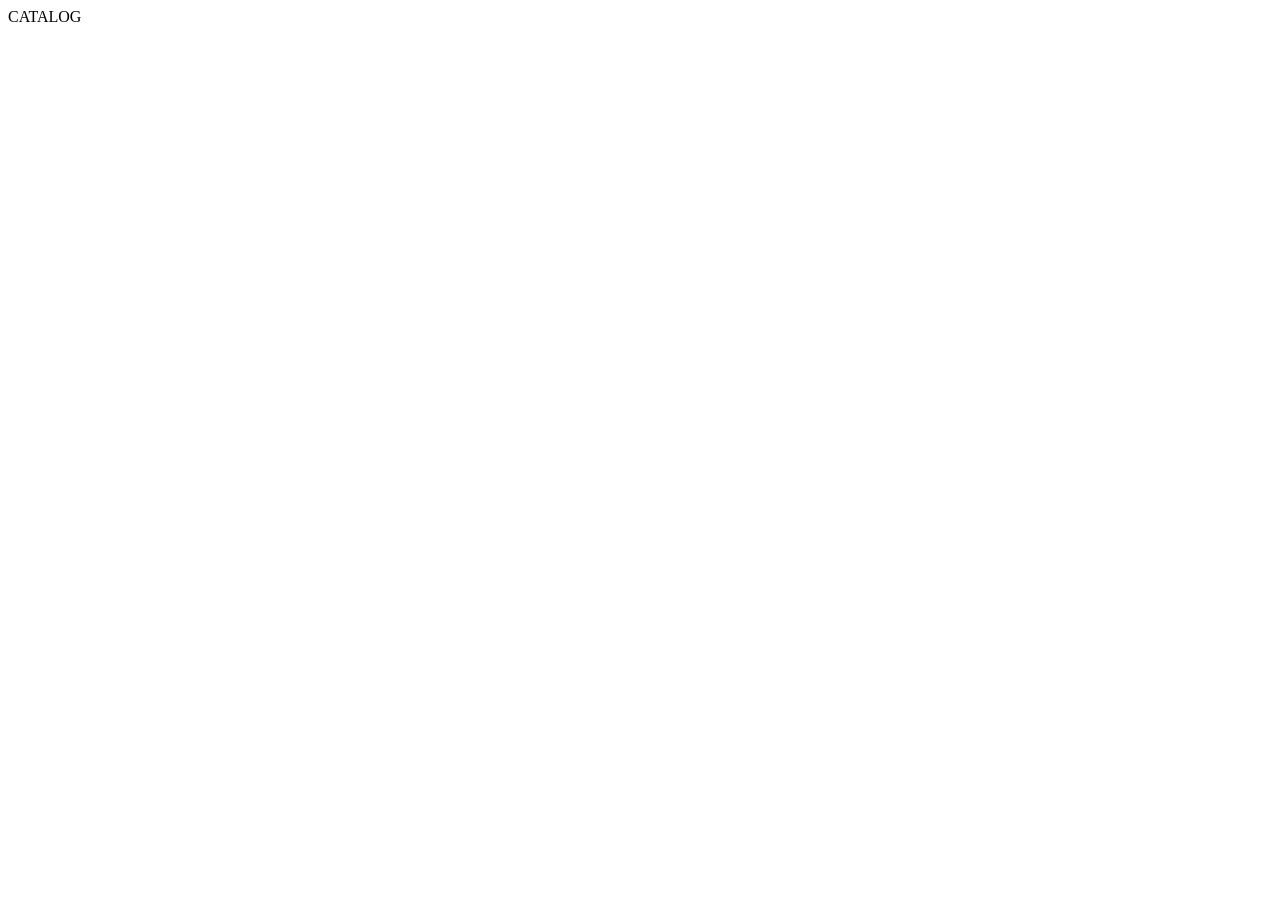
==== pages/catalog.html @ bf5f5a69 "SCRUM 20:     feat: Etapa 7 - Añadir estilos de tipografía en `typography.css`.     deploy: Etapa 8 " ====
<!DOCTYPE html>
<html lang="en">
<head>
    <meta charset="UTF-8">
    <meta name="viewport" content="width=device-width, initial-scale=1.0">
    <title>DuckStore | Catalog</title>
</head>
<body>
    CATALOG
</body>
</html>
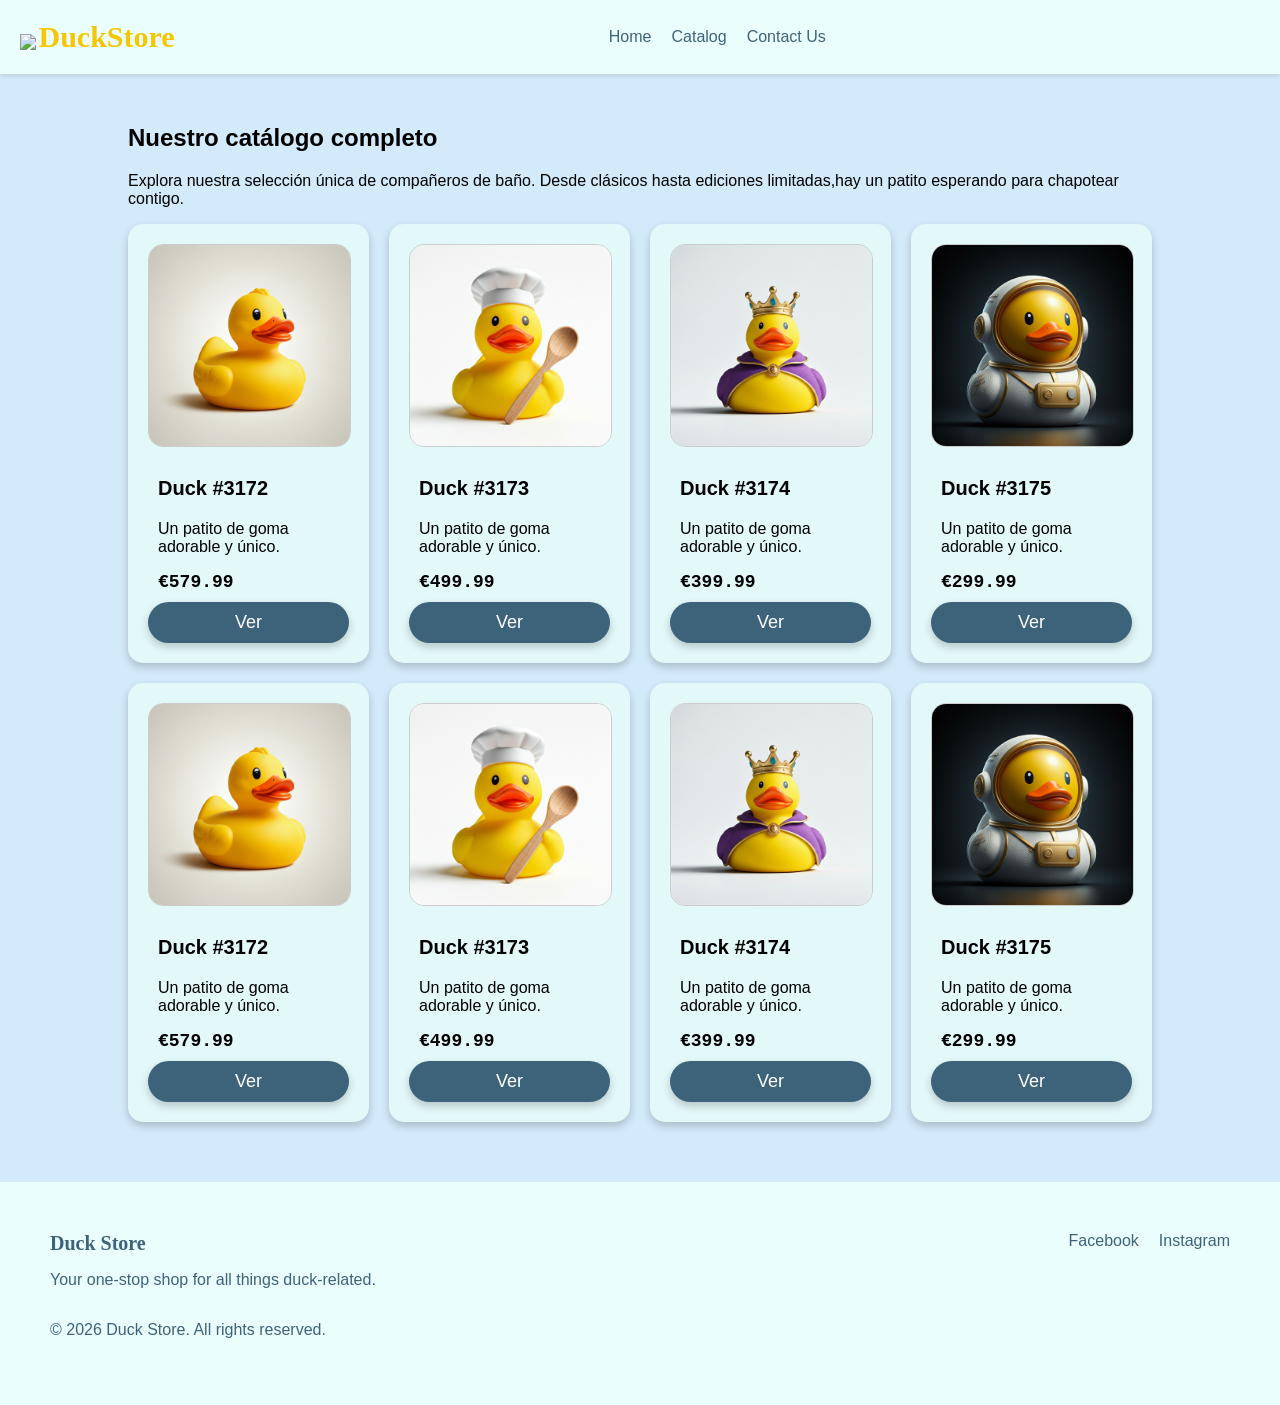
==== commit 03f3198c: "feat: crear página catálogo" ====
--- a/pages/catalog.html
+++ b/pages/catalog.html
@@ -4,8 +4,187 @@
     <meta charset="UTF-8">
     <meta name="viewport" content="width=device-width, initial-scale=1.0">
     <title>DuckStore | Catalog</title>
+
+    <link rel="stylesheet" href="../css/styles.css">
 </head>
 <body>
-    CATALOG
+     <!-- === HEADER === -->
+    <header>
+        <div class="header__container">
+            <!-- Logo -->
+            <a class="header__logo" href="#">
+                <img height=30 class="header__logo_icon" src="../assets/icons/duck_logo.png">
+                DuckStore
+            </a>
+
+            <!-- Navigation -->
+            <nav class="header__navigation">
+                <ul class="navigation__list">
+                    <li><a class="navigation__link" href="../index.html">Home</a></li>
+                    <li><a class="navigation__link" href="./catalog.html">Catalog</a></li>
+                    <li><a class="navigation__link" href="./contact.html">Contact Us</a></li>
+                </ul>
+            </nav>
+
+            <div></div> <!-- para hacer navegacion en medio de header -->
+        </div>
+    </header>
+
+    <!-- === MAIN CONTENT === -->
+    <main>
+
+        <section class="products_section">
+            
+           <div class="products__container"> 
+            
+           <div class="catalog__header">
+            <h1>
+                Nuestro catálogo completo
+            </h1>
+            <p>
+               Explora nuestra selección única de compañeros de baño. Desde clásicos hasta ediciones limitadas,hay un patito esperando para chapotear contigo. 
+            </p>
+            
+           </div> 
+           <div class="products__list">
+            <div class="product__card">
+                        <img class="product__image" src="../assets/images/duck_1.png" alt="Product 1" />
+                        <div class="product_card__content">
+                            <h3 class="product__title">Duck #3172</h3>
+                            <p class="product__description">Un patito de goma adorable y único.</p>
+                            <span class="product__price">€579.99</span>
+                        </div>
+                        <a href="./pages/detail.html">
+                            <div id="product_button" class="button_action_secondary">
+                                Ver
+                            </div>
+                        </a>
+                    </div>
+                    <div class="product__card">
+                        <img class="product__image" src="../assets/images/duck_4.png" alt="Product 2" />
+                        <div class="product_card__content">
+                            <h3 class="product__title">Duck #3173</h3>
+                            <p class="product__description">Un patito de goma adorable y único.</p>
+                            <span class="product__price">€499.99</span>
+                        </div>
+                        <a href="./pages/detail.html">
+                            <div id="product_button" class="button_action_secondary">
+                                Ver
+                            </div>
+                        </a>
+                    </div>
+                    <div class="product__card">
+                        <img class="product__image" src="../assets/images/duck_3.png" alt="Product 3" />
+                        <div class="product_card__content">
+                            <h3 class="product__title">Duck #3174</h3>
+                            <p class="product__description">Un patito de goma adorable y único.</p>
+                            <span class="product__price">€399.99</span>
+                        </div>
+                        <a href="./pages/detail.html">
+                            <div id="product_button" class="button_action_secondary">
+                                Ver
+                            </div>
+                        </a>
+                    </div>
+                    <div class="product__card">
+                        <img class="product__image" src="../assets/images/duck_2.png" alt="Product 4" />
+                        <div class="product_card__content">
+                            <h3 class="product__title">Duck #3175</h3>
+                            <p class="product__description">Un patito de goma adorable y único.</p>
+                            <span class="product__price">€299.99</span>
+                        </div>
+                        <a href="./pages/detail.html">
+                            <div id="product_button" class="button_action_secondary">
+                                Ver
+                            </div>
+                        </a>
+                    </div>
+                    <div class="product__card">
+                        <img class="product__image" src="../assets/images/duck_1.png" alt="Product 1" />
+                        <div class="product_card__content">
+                            <h3 class="product__title">Duck #3172</h3>
+                            <p class="product__description">Un patito de goma adorable y único.</p>
+                            <span class="product__price">€579.99</span>
+                        </div>
+                        <a href="./pages/detail.html">
+                            <div id="product_button" class="button_action_secondary">
+                                Ver
+                            </div>
+                        </a>
+                    </div>
+                    <div class="product__card">
+                        <img class="product__image" src="../assets/images/duck_4.png" alt="Product 2" />
+                        <div class="product_card__content">
+                            <h3 class="product__title">Duck #3173</h3>
+                            <p class="product__description">Un patito de goma adorable y único.</p>
+                            <span class="product__price">€499.99</span>
+                        </div>
+                        <a href="./pages/detail.html">
+                            <div id="product_button" class="button_action_secondary">
+                                Ver
+                            </div>
+                        </a>
+                    </div>
+                    <div class="product__card">
+                        <img class="product__image" src="../assets/images/duck_3.png" alt="Product 3" />
+                        <div class="product_card__content">
+                            <h3 class="product__title">Duck #3174</h3>
+                            <p class="product__description">Un patito de goma adorable y único.</p>
+                            <span class="product__price">€399.99</span>
+                        </div>
+                        <a href="./pages/detail.html">
+                            <div id="product_button" class="button_action_secondary">
+                                Ver
+                            </div>
+                        </a>
+                    </div>
+                    <div class="product__card">
+                        <img class="product__image" src="../assets/images/duck_2.png" alt="Product 4" />
+                        <div class="product_card__content">
+                            <h3 class="product__title">Duck #3175</h3>
+                            <p class="product__description">Un patito de goma adorable y único.</p>
+                            <span class="product__price">€299.99</span>
+                        </div>
+                        <a href="./pages/detail.html">
+                            <div id="product_button" class="button_action_secondary">
+                                Ver
+                            </div>
+                        </a>
+                    </div>
+
+           </div>
+           </div>
+        </section>
+          
+    </main>
+
+
+    <!-- === FOOTER === -->
+    <footer>
+        <div class="footer__container">
+            <!-- Footer Content -->
+            <div class="footer__content">
+                <!-- Logo -->
+                <a class="footer__logo" href="#">
+                    <img height=30 class="footer__logo_icon" src="./assets/icons/duck_logo.png">
+                    Duck Store
+                </a>
+                <p class="footer__description">Your one-stop shop for all things duck-related.</p>
+                <p class="footer__copyright">&copy; 2026 Duck Store. All rights reserved.</p>
+            </div>
+            <!-- Footer Links -->
+            <!-- <div class="footer__links">
+                <a class="footer__link" href="#">Privacy Policy</a>
+                <a class="footer__link" href="#">Terms of Service</a>
+                <a class="footer__link" href="#">Contact Us</a>
+            </div> -->
+            <div></div>
+            <!-- Socials -->
+            <div class="footer__socials">
+                <a class="footer__social_icon" href="#">Facebook</a>
+                <a class="footer__social_icon" href="#">Instagram</a>
+            </div>
+        </div>
+    </footer>
 </body>
 </html>
--- a/css/styles.css
+++ b/css/styles.css
@@ -0,0 +1,86 @@
+@import url("./reset.css");
+@import url("./layout.css");
+@import url("./typography.css");
+@import url("./buttons.css");
+
+:root {
+
+    /* === Colors === */
+    --color-body-background: #EBFEFE;
+    --color-header-background: #EBFEFE;
+    --color-container-background: #d3eafa;
+    --color-footer-background: var(--color-container-background);
+
+    --color-card-background: #E3F8F9;
+    --color-card-border: #CCCCCC;
+    --color-card-newsletter-background: #F5E06E;
+
+    --color-primary: #F3D963;
+    --color-secondary: #3D637A;
+    
+    --color-button-common: #B6DEFA;
+    --color-button-common-accent: #6bc1ff;
+
+    --color-text: #000000;
+    --color-primary-accent: #f4c700;
+    --color-secondary-accent: #00619e;
+    --color-text-inverted: #FFFFFF;
+
+    --color-link: #FF6F61;
+    --color-link-hover: #FF3B2E;
+    --color-link-active: #FF6F61;
+    --color-link-visited: #FF6F61;
+    --color-link-focus: #FF6F61;
+    --color-link-disabled: #CCCCCC;
+
+
+    /* === Layout === */
+    --margin-small: 10px;
+    --margin-medium: 20px;
+    --margin-large: 30px;
+
+    --padding-small: 10px;
+    --padding-medium: 20px;
+    --padding-large: 30px;
+    --padding-xlarge: 50px;
+
+    --gap-small: 10px;
+    --gap-medium: 20px;
+    --gap-large: 30px;
+
+    --border-radius-small: 5px;
+    --border-radius-medium: 15px;
+    --border-radius-large: 25px;
+    --border-radius-xlarge: 50px;
+
+
+    --border: 1px solid var(--color-card-border);
+    --border-primary: 1px solid var(--color-primary);
+    --border-secondary: 1px solid var(--color-secondary);
+
+    --box-shadow-light: 0 2px 4px rgba(0, 0, 0, 0.1);
+    --box-shadow-medium: 0 4px 8px rgba(0, 0, 0, 0.2);
+    --box-shadow-heavy: 0 8px 16px rgba(0, 0, 0, 0.3);
+    
+    --box-shadow-inner: inset 0 4px 12px rgba(0, 0, 0, 0.1);
+
+    
+    /* === Typography === */
+    
+    --font-family-body: 'Arial', sans-serif;
+    --font-family-heading: 'Helvetica', sans-serif;
+    --font-family-monospace: 'Courier New', monospace;
+    --font-family-fantasy: 'Impact', fantasy;
+    
+    --text-xs: 0.75rem;     /* 12px */
+    --text-sm: 0.875rem;    /* 14px */
+    --text-base: 1rem;      /* 16px */
+    --text-lg: 1.125rem;    /* 18px */
+    --text-xl: 1.25rem;     /* 20px */
+    --text-2xl: 1.5rem;     /* 24px */
+    --text-3xl: 1.875rem;   /* 30px */
+    --text-4xl: 2.25rem;    /* 36px */
+    --text-5xl: 3rem;       /* 48px */
+
+
+}
